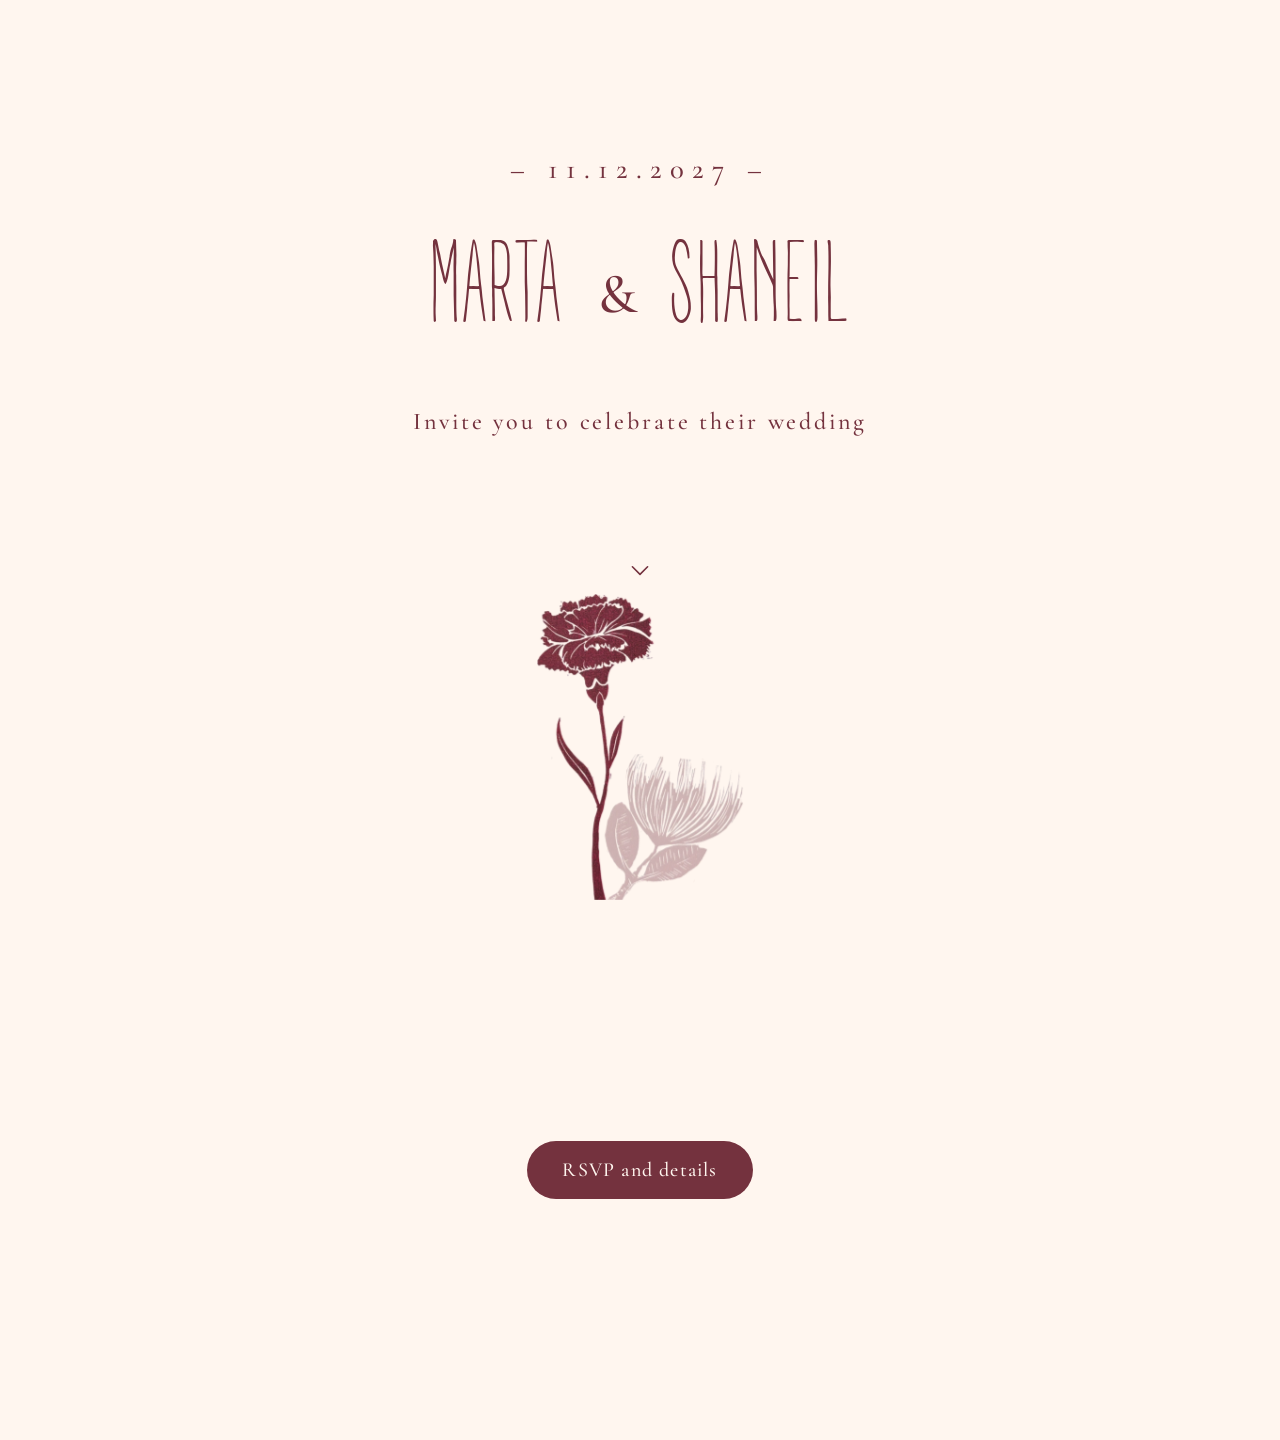
==== martashaneilwedding/index.html @ b9abdfbc "Add files via upload" ====
<!doctype html>
<html lang="en"><head><meta charset="utf-8"><meta name="viewport" content="width=device-width,initial-scale=1"><meta name="robots" content="noindex, nofollow">
<title>Marta &amp; Shaneil</title>
<meta name="description" content="Marta and Shaneil are getting married. Saturday 11 December 2027, Auckland.">
<meta name="theme-color" content="#FFF6EF">
<script>document.documentElement.classList.add("js")</script>
<link rel="preconnect" href="https://fonts.googleapis.com"><link rel="preconnect" href="https://fonts.gstatic.com" crossorigin><link href="https://fonts.googleapis.com/css2?family=Cormorant+Garamond:wght@400;500;600&family=Antonio:wght@200&display=swap" rel="stylesheet">
<link rel="stylesheet" href="style.css?v=5"></head>
<body>
<header class="hero">
<div class="hero-inner">
<p class="date">&ndash; 11.12.2027 &ndash;</p>
<h1 class="names">Marta<span class="amp">&amp;</span>Shaneil</h1>
<p class="tag">Invite you to celebrate their wedding</p>
</div>
<div class="arrow"><a href="#info" aria-label="Scroll down">
<svg viewBox="0 0 24 24" aria-hidden="true"><path d="M5 9l7 7 7-7"/></svg></a></div>
<img class="art" src="images/artwork.webp" alt="" width="876" height="1300">
</header>
<main id="info" class="info">
<a class="btn reveal" href="details/">RSVP and details</a>
</main>
<script>
const io=new IntersectionObserver(es=>es.forEach(e=>{if(e.isIntersecting){e.target.classList.add("show");io.unobserve(e.target)}}),{threshold:.2});
document.querySelectorAll(".reveal").forEach(el=>io.observe(el));
</script>
</body></html>
---- martashaneilwedding/style.css ----
/* Fonts: Cormorant Garamond (Google Fonts, linked in each page) for all text.
   Names use "A Day Without Sun": add the font file to /fonts (see fonts/README.txt). Antonio is the fallback. */
@font-face{font-family:"ADayWithoutSun";font-display:swap;
  src:url("fonts/ADayWithoutSun.woff2") format("woff2"),url("fonts/ADayWithoutSun.ttf") format("truetype")}
:root{--gap:clamp(1.6rem,6vh,3.4rem);--bg:#FFF6EF;--ink:#74323E;--line:rgba(116,50,62,.4);--hl:rgba(116,50,62,.12)}
*{box-sizing:border-box}
body{margin:0;font-synthesis:none;font-family:"Cormorant Garamond",Georgia,serif;font-size:1.25rem;font-weight:500;color:var(--ink);background:var(--bg);line-height:1.7}
h1,h2{margin:0;font-weight:600;line-height:1.15}
a{color:var(--ink)}
:focus-visible{outline:3px solid var(--ink);outline-offset:3px}
[hidden]{display:none!important}
.btn{display:inline-block;padding:.75rem 2.2rem;border:0;border-radius:999px;background:var(--ink);color:var(--bg);text-decoration:none;font:inherit;letter-spacing:.06em;cursor:pointer;transition:opacity .2s}
.btn:hover{opacity:.85}

/* splash */
html{scroll-behavior:smooth}
.hero{display:flex;flex-direction:column;align-items:center;min-height:100vh;min-height:100dvh;padding:clamp(1.5rem,5vh,3rem) 1rem 0;overflow:hidden}
.hero-inner{flex:1;display:grid;align-content:center;gap:var(--gap);justify-items:center;text-align:center}
.date{margin:0;font-size:clamp(1.2rem,3.2vw,1.8rem);letter-spacing:.28em;line-height:1}
.names{display:flex;align-items:center;justify-content:center;margin:0;font-family:"ADayWithoutSun","Antonio",sans-serif;font-weight:200;font-size:clamp(2.6rem,9.5vw,7rem);text-transform:uppercase;white-space:nowrap;letter-spacing:.04em;line-height:1}
.names .amp{font-family:"Cormorant Garamond",Georgia,serif;font-weight:500;font-size:.5em;margin:0 .6em;letter-spacing:0;line-height:1}
.tag{margin:0;max-width:22em;font-size:clamp(1.1rem,2.8vw,1.5rem);letter-spacing:.12em;line-height:1.5}
.arrow a{display:block;padding:.4rem .6rem .7rem;border-radius:999px}
.arrow svg{display:block;width:26px;height:26px;fill:none;stroke:var(--ink);stroke-width:1.5;stroke-linecap:round;stroke-linejoin:round;animation:bob 2.2s ease-in-out infinite}
@keyframes bob{0%,100%{transform:translateY(0)}50%{transform:translateY(8px)}}
.art{display:block;height:min(34vh,340px);width:auto;max-width:70vw;object-fit:contain;object-position:center bottom;pointer-events:none}
.info{display:grid;place-items:center;min-height:60vh;min-height:60dvh;padding:2rem 1rem}
/* short fades: top block on load, the button as you scroll to it */
@keyframes in{from{opacity:0;transform:translateY(8px);filter:blur(4px)}to{opacity:1;transform:none;filter:none}}
.date{animation:in .8s ease-out both}
.names{animation:in 1.2s ease-out .1s both}
.tag{animation:in .8s ease-out .7s both}
.art{animation:in 1s ease-out .9s both}
.arrow{animation:in .8s ease-out 1.2s both}
.js .reveal{opacity:0;transform:translateY(8px);transition:opacity .8s ease,transform .8s ease}
.js .reveal.show{opacity:1;transform:none}
@media(prefers-reduced-motion:reduce){html{scroll-behavior:auto}.date,.names,.tag,.art,.arrow,.arrow svg{animation:none}.js .reveal{opacity:1;transform:none;transition:none}}

/* inner pages */
.page{max-width:40rem;margin:0 auto;padding:3rem 1.5rem 5rem}
.page header{margin-bottom:2.5rem;border-bottom:1.5px solid var(--ink);padding-bottom:1.2rem}
.page h1{font-size:clamp(1.8rem,6vw,2.6rem);text-transform:uppercase;letter-spacing:.14em;margin-top:.6rem}
.page h2{font-size:1.5rem;margin:2.4rem 0 .5rem}
.page .back{font-size:.95rem}
.page p{margin:.4rem 0}
.todo{background:var(--hl);padding:0 .3em}
label{display:block;margin-top:1.2rem;font-weight:600}
input,select,textarea{width:100%;padding:.7rem;margin-top:.35rem;font:inherit;border:1px solid var(--line);border-radius:6px;background:transparent;color:var(--ink)}
textarea{min-height:6rem}
.gate{max-width:24rem;margin:3rem auto 0}
.msg{margin-top:1rem;min-height:1.5em}
.page .btn{margin-top:1.6rem}

/* centred layout (guest details page) */
.page.center{text-align:center}
.page.center input{text-align:center}
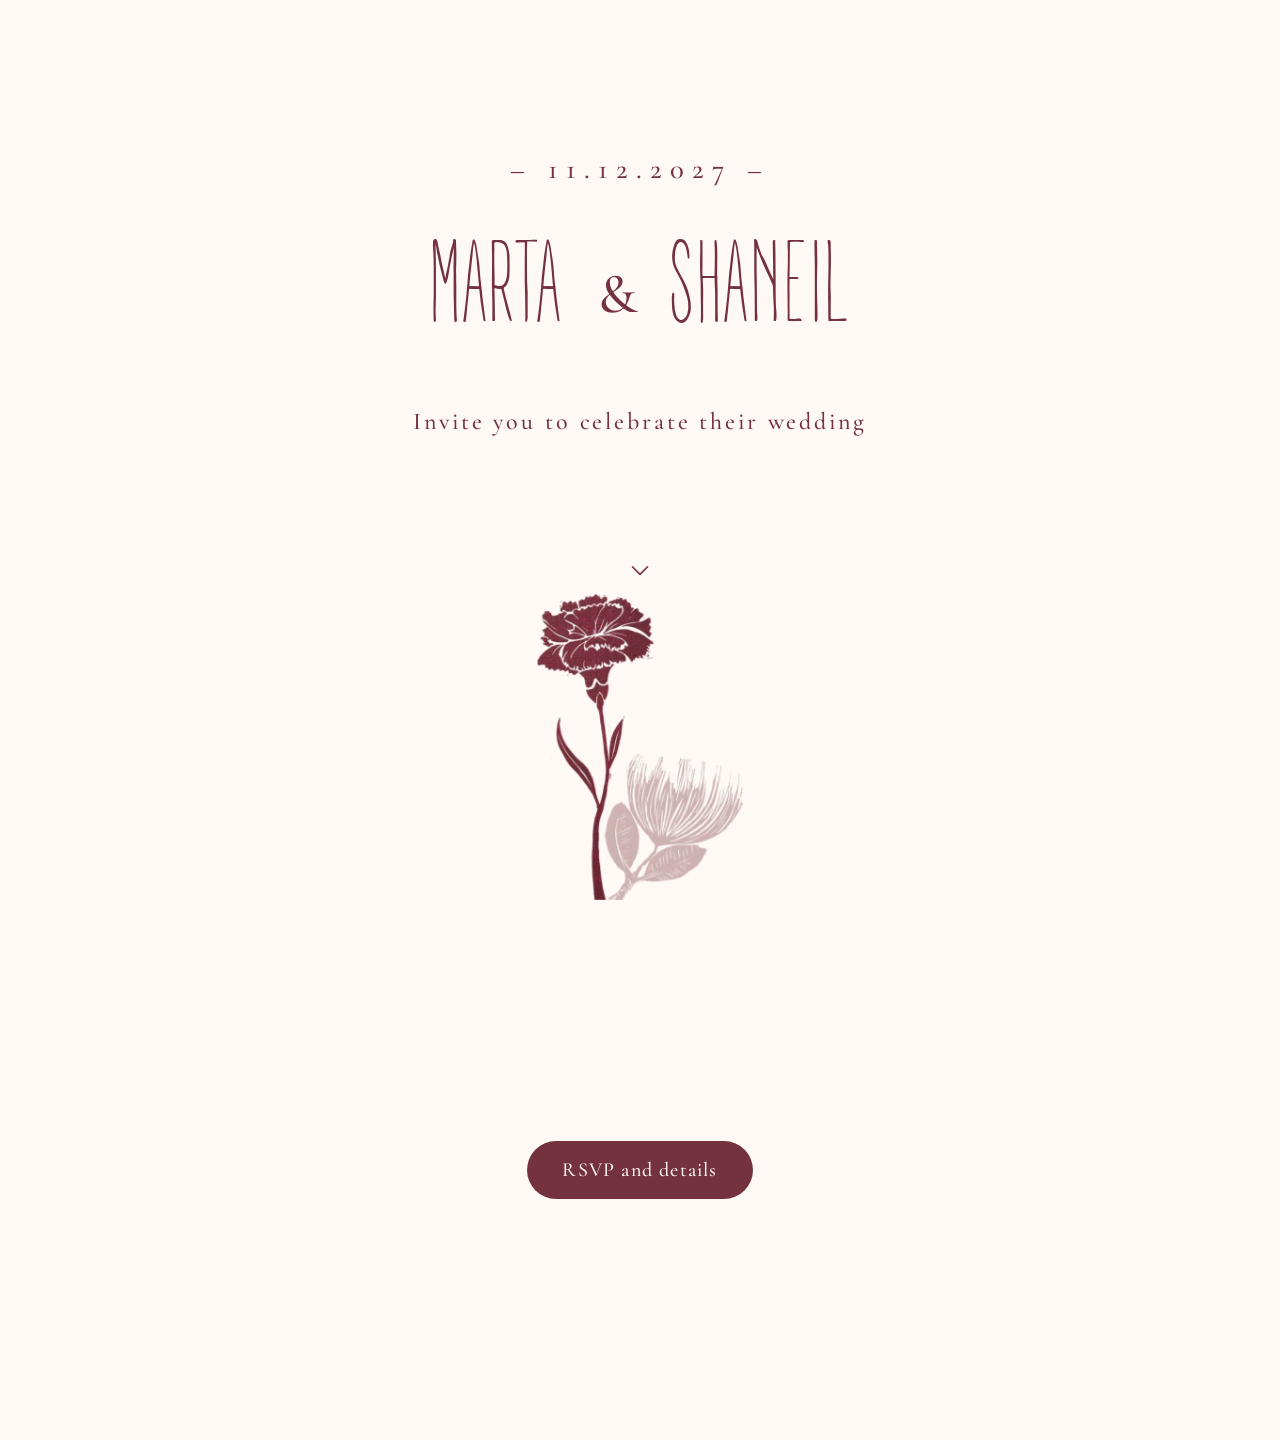
==== commit ddb80c77: "Add files via upload" ====
--- a/martashaneilwedding/index.html
+++ b/martashaneilwedding/index.html
@@ -2,10 +2,10 @@
 <html lang="en"><head><meta charset="utf-8"><meta name="viewport" content="width=device-width,initial-scale=1"><meta name="robots" content="noindex, nofollow">
 <title>Marta &amp; Shaneil</title>
 <meta name="description" content="Marta and Shaneil are getting married. Saturday 11 December 2027, Auckland.">
-<meta name="theme-color" content="#FFF6EF">
+<meta name="theme-color" content="#FFF9F5">
 <script>document.documentElement.classList.add("js")</script>
-<link rel="preconnect" href="https://fonts.googleapis.com"><link rel="preconnect" href="https://fonts.gstatic.com" crossorigin><link href="https://fonts.googleapis.com/css2?family=Cormorant+Garamond:wght@400;500;600&family=Antonio:wght@200&display=swap" rel="stylesheet">
-<link rel="stylesheet" href="style.css?v=5"></head>
+<link rel="preload" href="fonts/ADayWithoutSun.ttf" as="font" type="font/ttf" crossorigin><link rel="preconnect" href="https://fonts.googleapis.com"><link rel="preconnect" href="https://fonts.gstatic.com" crossorigin><link href="https://fonts.googleapis.com/css2?family=Cormorant+Garamond:wght@400;500;600&family=Antonio:wght@200&display=swap" rel="stylesheet">
+<link rel="stylesheet" href="style.css?v=9"></head>
 <body>
 <header class="hero">
 <div class="hero-inner">
--- a/martashaneilwedding/style.css
+++ b/martashaneilwedding/style.css
@@ -1,8 +1,8 @@
 /* Fonts: Cormorant Garamond (Google Fonts, linked in each page) for all text.
    Names use "A Day Without Sun": add the font file to /fonts (see fonts/README.txt). Antonio is the fallback. */
-@font-face{font-family:"ADayWithoutSun";font-display:swap;
-  src:url("fonts/ADayWithoutSun.woff2") format("woff2"),url("fonts/ADayWithoutSun.ttf") format("truetype")}
-:root{--gap:clamp(1.6rem,6vh,3.4rem);--bg:#FFF6EF;--ink:#74323E;--line:rgba(116,50,62,.4);--hl:rgba(116,50,62,.12)}
+@font-face{font-family:"ADayWithoutSun";font-display:block;
+  src:url("fonts/ADayWithoutSun.ttf") format("truetype"),url("fonts/ADayWithoutSun.woff2") format("woff2")}
+:root{--head:"ADayWithoutSun","Antonio",sans-serif;--gap:clamp(1.6rem,6vh,3.4rem);--bg:#FFF9F5;--ink:#74323E;--line:rgba(116,50,62,.4);--hl:rgba(116,50,62,.12)}
 *{box-sizing:border-box}
 body{margin:0;font-synthesis:none;font-family:"Cormorant Garamond",Georgia,serif;font-size:1.25rem;font-weight:500;color:var(--ink);background:var(--bg);line-height:1.7}
 h1,h2{margin:0;font-weight:600;line-height:1.15}
@@ -39,8 +39,11 @@
 /* inner pages */
 .page{max-width:40rem;margin:0 auto;padding:3rem 1.5rem 5rem}
 .page header{margin-bottom:2.5rem;border-bottom:1.5px solid var(--ink);padding-bottom:1.2rem}
-.page h1{font-size:clamp(1.8rem,6vw,2.6rem);text-transform:uppercase;letter-spacing:.14em;margin-top:.6rem}
-.page h2{font-size:1.5rem;margin:2.4rem 0 .5rem}
+.page h1,.page h2,.page h3{font-family:var(--head);font-weight:200;text-transform:uppercase;line-height:1.1}
+.page h1{font-size:clamp(2.4rem,8vw,3.6rem);letter-spacing:.06em;margin-top:.6rem}
+.page h1.names{font-size:clamp(2.4rem,9.5vw,4.2rem);letter-spacing:.04em;margin-top:.8rem;animation:none}
+.page .tag{animation:none;margin:1rem auto 0;font-size:clamp(1.1rem,3.4vw,1.4rem)}
+.page h2{font-size:clamp(2.3rem,7.5vw,3.1rem);letter-spacing:.06em;margin:3rem 0 .8rem}
 .page .back{font-size:.95rem}
 .page p{margin:.4rem 0}
 .todo{background:var(--hl);padding:0 .3em}
@@ -54,3 +57,34 @@
 /* centred layout (guest details page) */
 .page.center{text-align:center}
 .page.center input{text-align:center}
+
+/* schedule timeline: dots and details alternate either side of a centre line */
+.intro{margin-top:1.5rem}
+.timeline{--dot:.6rem;list-style:none;margin:2rem 0 0;padding:0}
+.tl-item{display:grid;grid-template-columns:1fr 20px 1fr;align-items:start}
+.tl-side,.tl-pic{grid-row:1;padding:0 .9rem 2.8rem}
+.tl-item:last-child .tl-side,.tl-item:last-child .tl-pic{padding-bottom:0}
+.tl-side{grid-column:1}
+.tl-pic{grid-column:3}
+.tl-item:nth-child(even) .tl-side{grid-column:3}
+.tl-item:nth-child(even) .tl-pic{grid-column:1}
+.tl-pic img{display:block;margin:0 auto;width:min(120px,80%);height:auto}
+.tl-mid{grid-row:1;grid-column:2;align-self:stretch;position:relative}
+.tl-mid::before{content:"";position:absolute;left:50%;top:0;bottom:0;width:2px;margin-left:-1px;background:var(--ink)}
+.tl-mid::after{content:"";position:absolute;left:50%;top:var(--dot);width:14px;height:14px;margin-left:-7px;border-radius:50%;background:var(--ink)}
+.tl-item:first-child .tl-mid::before{top:calc(var(--dot) + 7px)}
+.tl-item:last-child .tl-mid::before{bottom:auto;height:calc(var(--dot) + 7px)}
+.timeline h3{margin:0 0 .4rem;font-size:2.1rem;line-height:1.05;letter-spacing:.06em}
+.timeline p{margin:.1rem 0}
+.timeline .time{font-weight:600;letter-spacing:.12em}
+.js .tl-item .tl-mid{opacity:0;transition:opacity .6s ease}
+.js .tl-item .tl-side,.js .tl-item .tl-pic{opacity:0;transform:translateY(10px);transition:opacity .7s ease .1s,transform .7s ease .1s}
+.js .tl-item.show .tl-mid{opacity:1}
+.js .tl-item.show .tl-side,.js .tl-item.show .tl-pic{opacity:1;transform:none}
+@media(prefers-reduced-motion:reduce){.js .tl-item .tl-mid,.js .tl-item .tl-side,.js .tl-item .tl-pic{opacity:1;transform:none;transition:none}}
+
+.where p{margin:.2rem 0}
+.where .lead{margin-top:1.4rem}
+.where .lead:first-of-type{margin-top:0}
+
+.tl-art{display:block;margin:0 auto .8rem;width:min(100%,230px);height:auto}
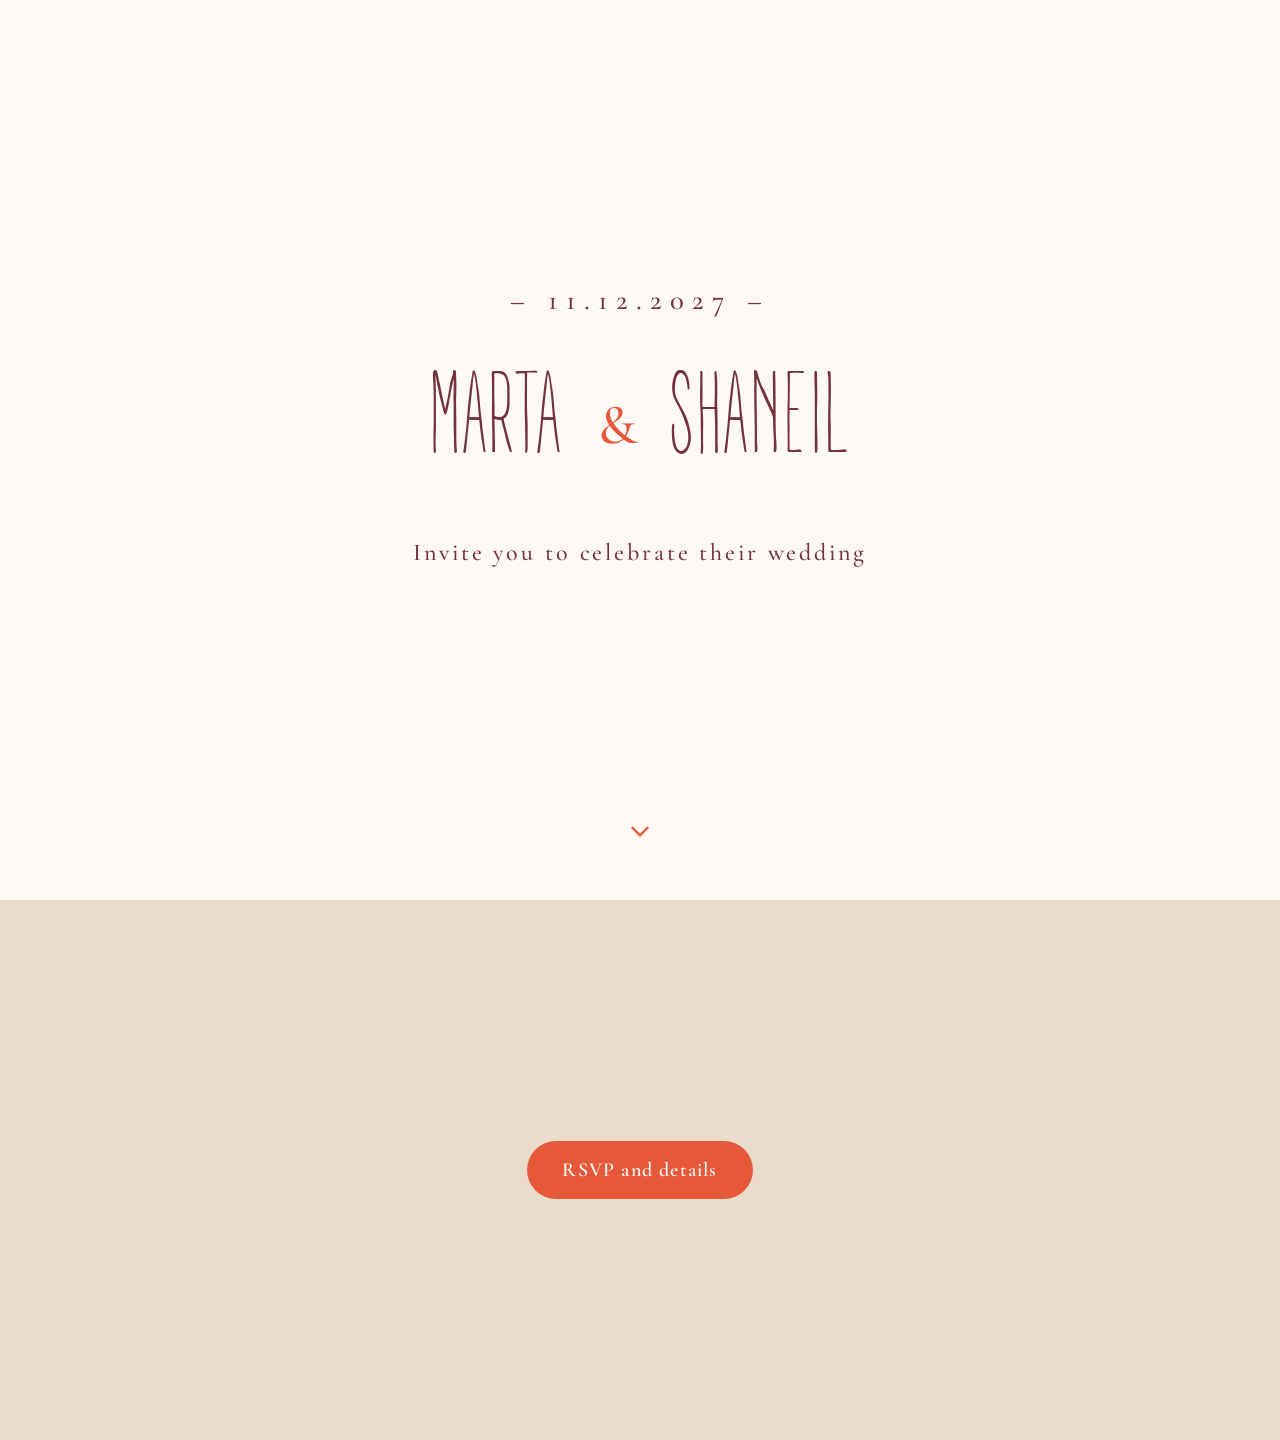
==== commit 2a1cde37: "Add files via upload" ====
--- a/martashaneilwedding/index.html
+++ b/martashaneilwedding/index.html
@@ -5,7 +5,7 @@
 <meta name="theme-color" content="#FFF9F5">
 <script>document.documentElement.classList.add("js")</script>
 <link rel="preload" href="fonts/ADayWithoutSun.ttf" as="font" type="font/ttf" crossorigin><link rel="preconnect" href="https://fonts.googleapis.com"><link rel="preconnect" href="https://fonts.gstatic.com" crossorigin><link href="https://fonts.googleapis.com/css2?family=Cormorant+Garamond:wght@400;500;600&family=Antonio:wght@200&display=swap" rel="stylesheet">
-<link rel="stylesheet" href="style.css?v=9"></head>
+<link rel="stylesheet" href="style.css?v=10"></head>
 <body>
 <header class="hero">
 <div class="hero-inner">
@@ -15,7 +15,6 @@
 </div>
 <div class="arrow"><a href="#info" aria-label="Scroll down">
 <svg viewBox="0 0 24 24" aria-hidden="true"><path d="M5 9l7 7 7-7"/></svg></a></div>
-<img class="art" src="images/artwork.webp" alt="" width="876" height="1300">
 </header>
 <main id="info" class="info">
 <a class="btn reveal" href="details/">RSVP and details</a>
--- a/martashaneilwedding/style.css
+++ b/martashaneilwedding/style.css
@@ -2,53 +2,55 @@
    Names use "A Day Without Sun": add the font file to /fonts (see fonts/README.txt). Antonio is the fallback. */
 @font-face{font-family:"ADayWithoutSun";font-display:block;
   src:url("fonts/ADayWithoutSun.ttf") format("truetype"),url("fonts/ADayWithoutSun.woff2") format("woff2")}
-:root{--head:"ADayWithoutSun","Antonio",sans-serif;--gap:clamp(1.6rem,6vh,3.4rem);--bg:#FFF9F5;--ink:#74323E;--line:rgba(116,50,62,.4);--hl:rgba(116,50,62,.12)}
+:root{--head:"ADayWithoutSun","Antonio",sans-serif;--gap:clamp(1.6rem,6vh,3.4rem);--cream:#FFF9F5;--burgundy:#74323E;--coral:#E5583A;--sand:#EADBCB;--bg:var(--cream);--ink:var(--burgundy);--line:rgba(116,50,62,.45);--hl:rgba(229,88,58,.18)}
 *{box-sizing:border-box}
 body{margin:0;font-synthesis:none;font-family:"Cormorant Garamond",Georgia,serif;font-size:1.25rem;font-weight:500;color:var(--ink);background:var(--bg);line-height:1.7}
 h1,h2{margin:0;font-weight:600;line-height:1.15}
-a{color:var(--ink)}
-:focus-visible{outline:3px solid var(--ink);outline-offset:3px}
+a{color:var(--ink);text-decoration-color:var(--coral);text-decoration-thickness:2px;text-underline-offset:.2em}
+a:hover{text-decoration-thickness:3px}
+:focus-visible{outline:3px solid var(--coral);outline-offset:3px}
 [hidden]{display:none!important}
-.btn{display:inline-block;padding:.75rem 2.2rem;border:0;border-radius:999px;background:var(--ink);color:var(--bg);text-decoration:none;font:inherit;letter-spacing:.06em;cursor:pointer;transition:opacity .2s}
-.btn:hover{opacity:.85}
+.btn{display:inline-block;padding:.75rem 2.2rem;border:0;border-radius:999px;background:var(--coral);color:var(--bg);text-decoration:none;font:inherit;font-weight:600;letter-spacing:.06em;cursor:pointer;transition:background .2s,transform .2s}
+.btn:hover{background:var(--ink);color:var(--bg);transform:translateY(-2px)}
 
 /* splash */
 html{scroll-behavior:smooth}
-.hero{display:flex;flex-direction:column;align-items:center;min-height:100vh;min-height:100dvh;padding:clamp(1.5rem,5vh,3rem) 1rem 0;overflow:hidden}
+.hero{display:flex;flex-direction:column;align-items:center;min-height:100vh;min-height:100dvh;padding:clamp(1.5rem,5vh,3rem) 1rem clamp(1.5rem,5vh,3rem);overflow:hidden}
 .hero-inner{flex:1;display:grid;align-content:center;gap:var(--gap);justify-items:center;text-align:center}
 .date{margin:0;font-size:clamp(1.2rem,3.2vw,1.8rem);letter-spacing:.28em;line-height:1}
 .names{display:flex;align-items:center;justify-content:center;margin:0;font-family:"ADayWithoutSun","Antonio",sans-serif;font-weight:200;font-size:clamp(2.6rem,9.5vw,7rem);text-transform:uppercase;white-space:nowrap;letter-spacing:.04em;line-height:1}
-.names .amp{font-family:"Cormorant Garamond",Georgia,serif;font-weight:500;font-size:.5em;margin:0 .6em;letter-spacing:0;line-height:1}
+.names .amp{font-family:"Cormorant Garamond",Georgia,serif;font-weight:500;font-size:.5em;margin:0 .6em;letter-spacing:0;line-height:1;color:var(--coral)}
 .tag{margin:0;max-width:22em;font-size:clamp(1.1rem,2.8vw,1.5rem);letter-spacing:.12em;line-height:1.5}
 .arrow a{display:block;padding:.4rem .6rem .7rem;border-radius:999px}
-.arrow svg{display:block;width:26px;height:26px;fill:none;stroke:var(--ink);stroke-width:1.5;stroke-linecap:round;stroke-linejoin:round;animation:bob 2.2s ease-in-out infinite}
+.arrow svg{display:block;width:26px;height:26px;fill:none;stroke:var(--coral);stroke-width:2.2;stroke-linecap:round;stroke-linejoin:round;animation:bob 2.2s ease-in-out infinite}
 @keyframes bob{0%,100%{transform:translateY(0)}50%{transform:translateY(8px)}}
 .art{display:block;height:min(34vh,340px);width:auto;max-width:70vw;object-fit:contain;object-position:center bottom;pointer-events:none}
-.info{display:grid;place-items:center;min-height:60vh;min-height:60dvh;padding:2rem 1rem}
+.info{display:grid;place-items:center;min-height:60vh;min-height:60dvh;padding:2rem 1rem;background:var(--sand)}
 /* short fades: top block on load, the button as you scroll to it */
 @keyframes in{from{opacity:0;transform:translateY(8px);filter:blur(4px)}to{opacity:1;transform:none;filter:none}}
 .date{animation:in .8s ease-out both}
 .names{animation:in 1.2s ease-out .1s both}
 .tag{animation:in .8s ease-out .7s both}
-.art{animation:in 1s ease-out .9s both}
 .arrow{animation:in .8s ease-out 1.2s both}
 .js .reveal{opacity:0;transform:translateY(8px);transition:opacity .8s ease,transform .8s ease}
 .js .reveal.show{opacity:1;transform:none}
-@media(prefers-reduced-motion:reduce){html{scroll-behavior:auto}.date,.names,.tag,.art,.arrow,.arrow svg{animation:none}.js .reveal{opacity:1;transform:none;transition:none}}
+@media(prefers-reduced-motion:reduce){html{scroll-behavior:auto}.date,.names,.tag,.arrow,.arrow svg{animation:none}.js .reveal{opacity:1;transform:none;transition:none}}
 
 /* inner pages */
 .page{max-width:40rem;margin:0 auto;padding:3rem 1.5rem 5rem}
-.page header{margin-bottom:2.5rem;border-bottom:1.5px solid var(--ink);padding-bottom:1.2rem}
+.page header{margin-bottom:2.5rem;border-bottom:3px solid var(--coral);padding-bottom:1.2rem}
 .page h1,.page h2,.page h3{font-family:var(--head);font-weight:200;text-transform:uppercase;line-height:1.1}
 .page h1{font-size:clamp(2.4rem,8vw,3.6rem);letter-spacing:.06em;margin-top:.6rem}
 .page h1.names{font-size:clamp(2.4rem,9.5vw,4.2rem);letter-spacing:.04em;margin-top:.8rem;animation:none}
 .page .tag{animation:none;margin:1rem auto 0;font-size:clamp(1.1rem,3.4vw,1.4rem)}
 .page h2{font-size:clamp(2.3rem,7.5vw,3.1rem);letter-spacing:.06em;margin:3rem 0 .8rem}
-.page .back{font-size:.95rem}
+.page.center h2::after{content:"";display:block;width:3.2rem;height:4px;border-radius:2px;background:var(--coral);margin:.7rem auto 0}
+.page .back{font-size:1.25rem;font-weight:600;color:var(--coral)}
+.page .back:hover{color:var(--ink)}
 .page p{margin:.4rem 0}
 .todo{background:var(--hl);padding:0 .3em}
 label{display:block;margin-top:1.2rem;font-weight:600}
-input,select,textarea{width:100%;padding:.7rem;margin-top:.35rem;font:inherit;border:1px solid var(--line);border-radius:6px;background:transparent;color:var(--ink)}
+input,select,textarea{width:100%;padding:.7rem;margin-top:.35rem;font:inherit;border:1.5px solid var(--line);border-radius:8px;background:var(--sand);color:var(--ink)}
 textarea{min-height:6rem}
 .gate{max-width:24rem;margin:3rem auto 0}
 .msg{margin-top:1rem;min-height:1.5em}
@@ -70,21 +72,37 @@
 .tl-item:nth-child(even) .tl-pic{grid-column:1}
 .tl-pic img{display:block;margin:0 auto;width:min(120px,80%);height:auto}
 .tl-mid{grid-row:1;grid-column:2;align-self:stretch;position:relative}
-.tl-mid::before{content:"";position:absolute;left:50%;top:0;bottom:0;width:2px;margin-left:-1px;background:var(--ink)}
-.tl-mid::after{content:"";position:absolute;left:50%;top:var(--dot);width:14px;height:14px;margin-left:-7px;border-radius:50%;background:var(--ink)}
+.tl-mid::before{content:"";position:absolute;left:50%;top:0;bottom:0;width:2px;margin-left:-1px;background:var(--coral)}
+.tl-mid::after{content:"";position:absolute;left:50%;top:var(--dot);width:14px;height:14px;margin-left:-7px;border-radius:50%;background:var(--coral)}
 .tl-item:first-child .tl-mid::before{top:calc(var(--dot) + 7px)}
 .tl-item:last-child .tl-mid::before{bottom:auto;height:calc(var(--dot) + 7px)}
 .timeline h3{margin:0 0 .4rem;font-size:2.1rem;line-height:1.05;letter-spacing:.06em}
 .timeline p{margin:.1rem 0}
-.timeline .time{font-weight:600;letter-spacing:.12em}
+.timeline .time{font-weight:600;letter-spacing:.12em;color:var(--coral)}
 .js .tl-item .tl-mid{opacity:0;transition:opacity .6s ease}
 .js .tl-item .tl-side,.js .tl-item .tl-pic{opacity:0;transform:translateY(10px);transition:opacity .7s ease .1s,transform .7s ease .1s}
 .js .tl-item.show .tl-mid{opacity:1}
 .js .tl-item.show .tl-side,.js .tl-item.show .tl-pic{opacity:1;transform:none}
 @media(prefers-reduced-motion:reduce){.js .tl-item .tl-mid,.js .tl-item .tl-side,.js .tl-item .tl-pic{opacity:1;transform:none;transition:none}}
 
+.where{background:var(--sand);border-radius:16px;padding:1.6rem 1.2rem}
 .where p{margin:.2rem 0}
 .where .lead{margin-top:1.4rem}
 .where .lead:first-of-type{margin-top:0}
 
 .tl-art{display:block;margin:0 auto .8rem;width:min(100%,230px);height:auto}
+.tl-art.tall{width:min(70%,150px)}
+.venue-art{display:block;margin:0 auto 1.6rem;width:min(100%,480px);height:auto}
+
+/* FAQ: question in the heading font, answer drops down in the body font */
+.faq{margin:1.2rem 0 0;text-align:left}
+.faq details{background:var(--sand);border-radius:14px;margin:0 0 .7rem;transition:box-shadow .2s}
+.faq details[open]{box-shadow:inset 5px 0 0 var(--coral)}
+.faq summary{list-style:none;cursor:pointer;position:relative;padding:1rem 3.4rem 1rem 1.1rem;font-weight:600;font-size:1.3rem;line-height:1.3}
+.faq summary::-webkit-details-marker{display:none}
+.faq summary::after{content:"+";position:absolute;right:.9rem;top:50%;transform:translateY(-50%);display:grid;place-items:center;width:2rem;height:2rem;border-radius:50%;background:var(--coral);color:var(--bg);font-family:"Cormorant Garamond",Georgia,serif;font-weight:700;font-size:1.5rem;line-height:1;padding-bottom:.15rem;letter-spacing:0}
+.faq details[open] summary::after{content:"\2013"}
+.faq .answer{padding:0 1.1rem 1.3rem}
+.faq .answer p{margin:.5rem 0}
+.faq ol{list-style:decimal;padding-left:1.6rem;margin:.9rem 0}
+.faq li{margin:.45rem 0}
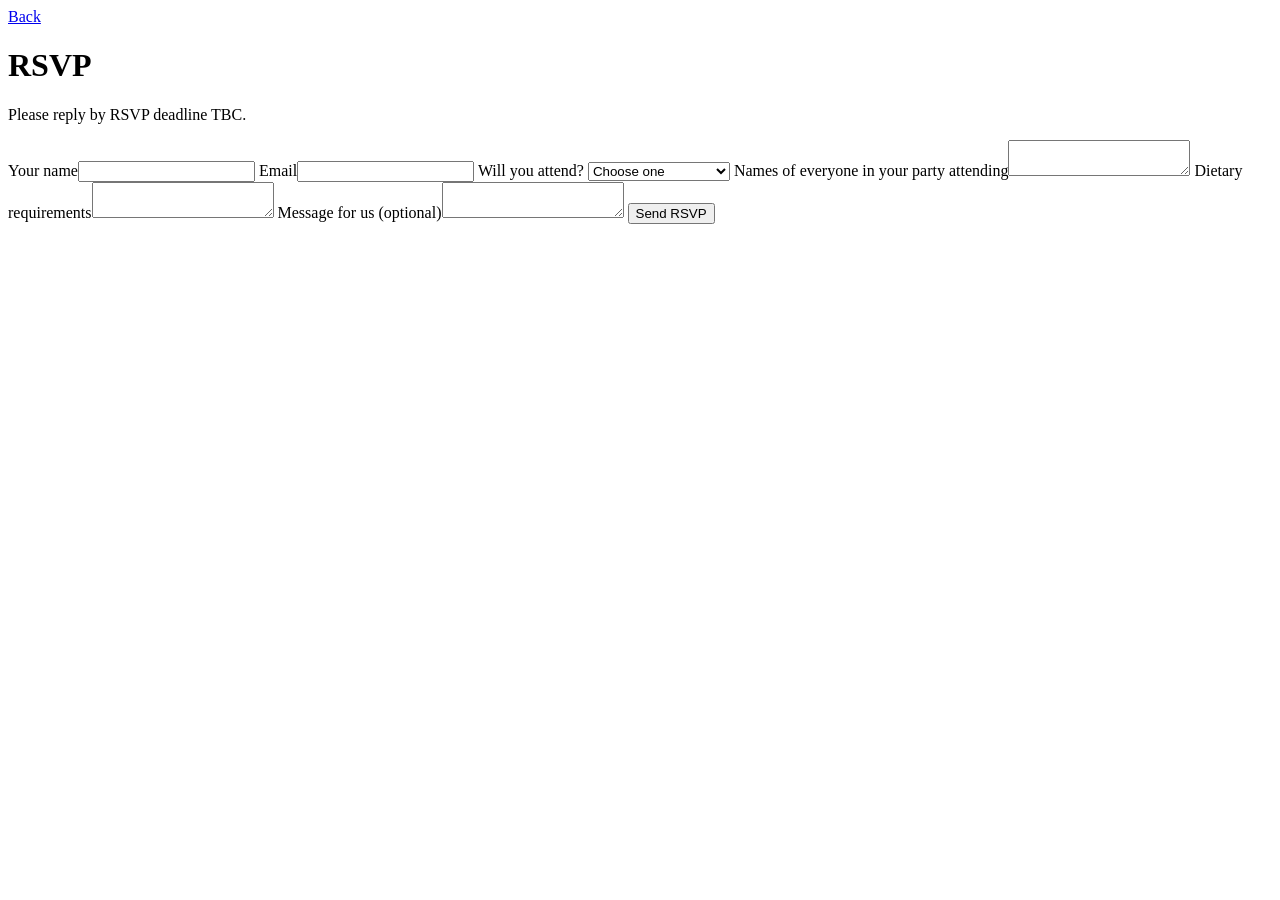
==== commit fe6b5dee: "Add files via upload" ====
--- a/martashaneilwedding/index.html
+++ b/martashaneilwedding/index.html
@@ -1,26 +1,28 @@
 <!doctype html>
 <html lang="en"><head><meta charset="utf-8"><meta name="viewport" content="width=device-width,initial-scale=1"><meta name="robots" content="noindex, nofollow">
-<title>Marta &amp; Shaneil</title>
-<meta name="description" content="Marta and Shaneil are getting married. Saturday 11 December 2027, Auckland.">
-<meta name="theme-color" content="#FFF9F5">
-<script>document.documentElement.classList.add("js")</script>
-<link rel="preload" href="fonts/ADayWithoutSun.ttf" as="font" type="font/ttf" crossorigin><link rel="preconnect" href="https://fonts.googleapis.com"><link rel="preconnect" href="https://fonts.gstatic.com" crossorigin><link href="https://fonts.googleapis.com/css2?family=Cormorant+Garamond:wght@400;500;600&family=Antonio:wght@200&display=swap" rel="stylesheet">
-<link rel="stylesheet" href="style.css?v=10"></head>
-<body>
-<header class="hero">
-<div class="hero-inner">
-<p class="date">&ndash; 11.12.2027 &ndash;</p>
-<h1 class="names">Marta<span class="amp">&amp;</span>Shaneil</h1>
-<p class="tag">Invite you to celebrate their wedding</p>
+<title>RSVP · Marta &amp; Shaneil</title>
+<link rel="preconnect" href="https://fonts.googleapis.com"><link rel="preconnect" href="https://fonts.gstatic.com" crossorigin><link href="https://fonts.googleapis.com/css2?family=Cormorant+Garamond:wght@400;500;600&family=Antonio:wght@200&display=swap" rel="stylesheet">
+<link rel="stylesheet" href="../style.css?v=7"></head>
+<body><div class="page">
+<header><a class="back" href="../">Back</a><h1>RSVP</h1></header>
+<p>Please reply by <span class="todo">RSVP deadline TBC</span>.</p>
+<form id="rsvp" action="https://formspree.io/f/YOUR_FORM_ID" method="POST">
+<label for="name">Your name</label><input id="name" name="name" required autocomplete="name">
+<label for="email">Email</label><input id="email" name="email" type="email" required autocomplete="email">
+<label for="attending">Will you attend?</label>
+<select id="attending" name="attending" required><option value="">Choose one</option><option>Yes, we’ll be there</option><option>No, we can’t make it</option></select>
+<label for="guests">Names of everyone in your party attending</label><textarea id="guests" name="party"></textarea>
+<label for="diet">Dietary requirements</label><textarea id="diet" name="dietary"></textarea>
+<label for="note">Message for us (optional)</label><textarea id="note" name="message"></textarea>
+<input type="text" name="_gotcha" tabindex="-1" autocomplete="off" style="display:none">
+<button class="btn" type="submit">Send RSVP</button>
+<p id="status" class="msg" role="status"></p>
+</form>
 </div>
-<div class="arrow"><a href="#info" aria-label="Scroll down">
-<svg viewBox="0 0 24 24" aria-hidden="true"><path d="M5 9l7 7 7-7"/></svg></a></div>
-</header>
-<main id="info" class="info">
-<a class="btn reveal" href="details/">RSVP and details</a>
-</main>
 <script>
-const io=new IntersectionObserver(es=>es.forEach(e=>{if(e.isIntersecting){e.target.classList.add("show");io.unobserve(e.target)}}),{threshold:.2});
-document.querySelectorAll(".reveal").forEach(el=>io.observe(el));
-</script>
-</body></html>
+const f=document.getElementById("rsvp"),s=document.getElementById("status");
+f.addEventListener("submit",async e=>{e.preventDefault();s.textContent="Sending…";
+ try{const r=await fetch(f.action,{method:"POST",body:new FormData(f),headers:{Accept:"application/json"}});
+  if(r.ok){f.reset();s.textContent="Thank you, your RSVP has been sent."}else throw 0}
+ catch(x){s.textContent="Your RSVP didn’t send. Please try again, or contact us directly."}});
+</script></body></html>
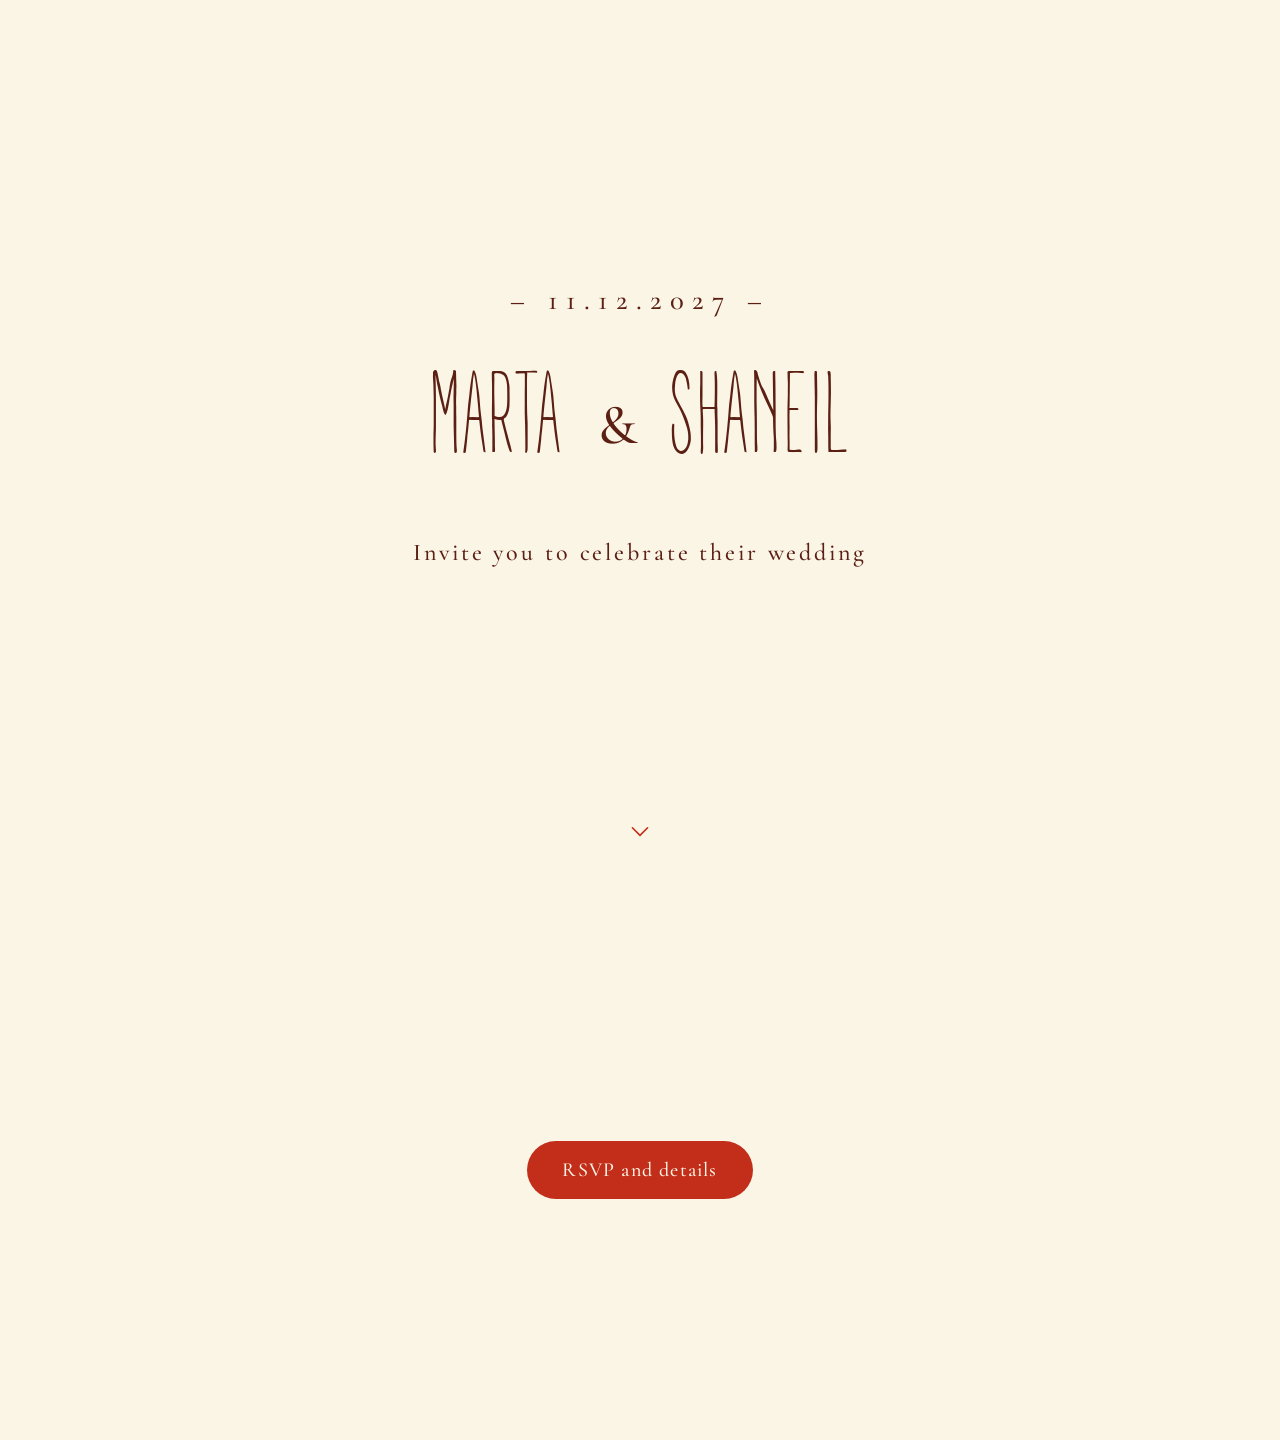
==== commit 3da847a6: "Add files via upload" ====
--- a/martashaneilwedding/index.html
+++ b/martashaneilwedding/index.html
@@ -1,28 +1,26 @@
 <!doctype html>
 <html lang="en"><head><meta charset="utf-8"><meta name="viewport" content="width=device-width,initial-scale=1"><meta name="robots" content="noindex, nofollow">
-<title>RSVP · Marta &amp; Shaneil</title>
-<link rel="preconnect" href="https://fonts.googleapis.com"><link rel="preconnect" href="https://fonts.gstatic.com" crossorigin><link href="https://fonts.googleapis.com/css2?family=Cormorant+Garamond:wght@400;500;600&family=Antonio:wght@200&display=swap" rel="stylesheet">
-<link rel="stylesheet" href="../style.css?v=7"></head>
-<body><div class="page">
-<header><a class="back" href="../">Back</a><h1>RSVP</h1></header>
-<p>Please reply by <span class="todo">RSVP deadline TBC</span>.</p>
-<form id="rsvp" action="https://formspree.io/f/YOUR_FORM_ID" method="POST">
-<label for="name">Your name</label><input id="name" name="name" required autocomplete="name">
-<label for="email">Email</label><input id="email" name="email" type="email" required autocomplete="email">
-<label for="attending">Will you attend?</label>
-<select id="attending" name="attending" required><option value="">Choose one</option><option>Yes, we’ll be there</option><option>No, we can’t make it</option></select>
-<label for="guests">Names of everyone in your party attending</label><textarea id="guests" name="party"></textarea>
-<label for="diet">Dietary requirements</label><textarea id="diet" name="dietary"></textarea>
-<label for="note">Message for us (optional)</label><textarea id="note" name="message"></textarea>
-<input type="text" name="_gotcha" tabindex="-1" autocomplete="off" style="display:none">
-<button class="btn" type="submit">Send RSVP</button>
-<p id="status" class="msg" role="status"></p>
-</form>
+<title>Marta &amp; Shaneil</title>
+<meta name="description" content="Marta and Shaneil are getting married. Saturday 11 December 2027, Auckland.">
+<meta name="theme-color" content="#FBF5E6">
+<script>document.documentElement.classList.add("js")</script>
+<link rel="preload" href="fonts/ADayWithoutSun.ttf" as="font" type="font/ttf" crossorigin><link rel="preconnect" href="https://fonts.googleapis.com"><link rel="preconnect" href="https://fonts.gstatic.com" crossorigin><link href="https://fonts.googleapis.com/css2?family=Cormorant+Garamond:wght@400;500;600&family=Antonio:wght@200&display=swap" rel="stylesheet">
+<link rel="stylesheet" href="style.css?v=13"></head>
+<body>
+<header class="hero">
+<div class="hero-inner">
+<p class="date">&ndash; 11.12.2027 &ndash;</p>
+<h1 class="names">Marta<span class="amp">&amp;</span>Shaneil</h1>
+<p class="tag">Invite you to celebrate their wedding</p>
 </div>
+<div class="arrow"><a href="#info" aria-label="Scroll down">
+<svg viewBox="0 0 24 24" aria-hidden="true"><path d="M5 9l7 7 7-7"/></svg></a></div>
+</header>
+<main id="info" class="info">
+<a class="btn reveal" href="details/">RSVP and details</a>
+</main>
 <script>
-const f=document.getElementById("rsvp"),s=document.getElementById("status");
-f.addEventListener("submit",async e=>{e.preventDefault();s.textContent="Sending…";
- try{const r=await fetch(f.action,{method:"POST",body:new FormData(f),headers:{Accept:"application/json"}});
-  if(r.ok){f.reset();s.textContent="Thank you, your RSVP has been sent."}else throw 0}
- catch(x){s.textContent="Your RSVP didn’t send. Please try again, or contact us directly."}});
-</script></body></html>
+const io=new IntersectionObserver(es=>es.forEach(e=>{if(e.isIntersecting){e.target.classList.add("show");io.unobserve(e.target)}}),{threshold:.2});
+document.querySelectorAll(".reveal").forEach(el=>io.observe(el));
+</script>
+</body></html>
--- a/martashaneilwedding/style.css
+++ b/martashaneilwedding/style.css
@@ -0,0 +1,106 @@
+/* Fonts: Cormorant Garamond (Google Fonts, linked in each page) for all text.
+   Names use "A Day Without Sun": add the font file to /fonts (see fonts/README.txt). Antonio is the fallback. */
+@font-face{font-family:"ADayWithoutSun";font-display:block;
+  src:url("fonts/ADayWithoutSun.ttf") format("truetype"),url("fonts/ADayWithoutSun.woff2") format("woff2")}
+:root{--head:"ADayWithoutSun","Antonio",sans-serif;--gap:clamp(1.6rem,6vh,3.4rem);--cream:#FBF5E6;--text:#5C1F14;--red:#C22E1A;--gold:#F0AC1B;--bg:var(--cream);--ink:var(--text);--line:rgba(92,31,20,.4);--hl:rgba(92,31,20,.12)}
+*{box-sizing:border-box}
+body{margin:0;font-synthesis:none;font-family:"Cormorant Garamond",Georgia,serif;font-size:1.25rem;font-weight:500;color:var(--ink);background:var(--bg);line-height:1.7}
+h1,h2{margin:0;font-weight:600;line-height:1.15}
+a{color:var(--red)}
+a:hover{color:var(--ink)}
+:focus-visible{outline:3px solid var(--red);outline-offset:3px}
+[hidden]{display:none!important}
+.btn{display:inline-block;padding:.75rem 2.2rem;border:0;border-radius:999px;background:var(--red);color:var(--bg);text-decoration:none;font:inherit;letter-spacing:.06em;cursor:pointer;transition:background .2s}
+.btn:hover{background:var(--ink);color:var(--bg)}
+
+/* splash */
+html{scroll-behavior:smooth}
+.hero{display:flex;flex-direction:column;align-items:center;min-height:100vh;min-height:100dvh;padding:clamp(1.5rem,5vh,3rem) 1rem clamp(1.5rem,5vh,3rem);overflow:hidden}
+.hero-inner{flex:1;display:grid;align-content:center;gap:var(--gap);justify-items:center;text-align:center}
+.date{margin:0;font-size:clamp(1.2rem,3.2vw,1.8rem);letter-spacing:.28em;line-height:1}
+.names{display:flex;align-items:center;justify-content:center;margin:0;font-family:"ADayWithoutSun","Antonio",sans-serif;font-weight:200;font-size:clamp(2.6rem,9.5vw,7rem);text-transform:uppercase;white-space:nowrap;letter-spacing:.04em;line-height:1}
+.names .amp{font-family:"Cormorant Garamond",Georgia,serif;font-weight:500;font-size:.5em;margin:0 .6em;letter-spacing:0;line-height:1}
+.tag{margin:0;max-width:22em;font-size:clamp(1.1rem,2.8vw,1.5rem);letter-spacing:.12em;line-height:1.5}
+.arrow a{display:block;padding:.4rem .6rem .7rem;border-radius:999px}
+.arrow svg{display:block;width:26px;height:26px;fill:none;stroke:var(--red);stroke-width:1.5;stroke-linecap:round;stroke-linejoin:round;animation:bob 2.2s ease-in-out infinite}
+@keyframes bob{0%,100%{transform:translateY(0)}50%{transform:translateY(8px)}}
+.art{display:block;height:min(34vh,340px);width:auto;max-width:70vw;object-fit:contain;object-position:center bottom;pointer-events:none}
+.info{display:grid;place-items:center;min-height:60vh;min-height:60dvh;padding:2rem 1rem}
+/* short fades: top block on load, the button as you scroll to it */
+@keyframes in{from{opacity:0;transform:translateY(8px);filter:blur(4px)}to{opacity:1;transform:none;filter:none}}
+.date{animation:in .8s ease-out both}
+.names{animation:in 1.2s ease-out .1s both}
+.tag{animation:in .8s ease-out .7s both}
+.art{animation:in 1s ease-out .9s both}
+.arrow{animation:in .8s ease-out 1.2s both}
+.js .reveal{opacity:0;transform:translateY(8px);transition:opacity .8s ease,transform .8s ease}
+.js .reveal.show{opacity:1;transform:none}
+@media(prefers-reduced-motion:reduce){html{scroll-behavior:auto}.date,.names,.tag,.art,.arrow,.arrow svg{animation:none}.js .reveal{opacity:1;transform:none;transition:none}}
+
+/* inner pages */
+.page{max-width:40rem;margin:0 auto;padding:3rem 1.5rem 5rem}
+.page header{margin-bottom:2.5rem;border-bottom:1.5px solid var(--ink);padding-bottom:1.2rem}
+.page h1,.page h2,.page h3{font-family:var(--head);font-weight:200;text-transform:uppercase;line-height:1.1}
+.page h1{font-size:clamp(2.4rem,8vw,3.6rem);letter-spacing:.06em;margin-top:.6rem}
+.page h1.names{font-size:clamp(2.4rem,9.5vw,4.2rem);letter-spacing:.04em;margin-top:.8rem;animation:none}
+.page .tag{animation:none;margin:1rem auto 0;font-size:clamp(1.1rem,3.4vw,1.4rem)}
+.page h2{font-size:clamp(2.3rem,7.5vw,3.1rem);letter-spacing:.06em;margin:3rem 0 .8rem}
+.page .back{font-size:.95rem}
+.page p{margin:.4rem 0}
+.todo{background:var(--hl);padding:0 .3em}
+label{display:block;margin-top:1.2rem;font-weight:600}
+input,select,textarea{width:100%;padding:.7rem;margin-top:.35rem;font:inherit;border:1px solid var(--line);border-radius:6px;background:transparent;color:var(--ink)}
+textarea{min-height:6rem}
+.gate{max-width:24rem;margin:3rem auto 0}
+.msg{margin-top:1rem;min-height:1.5em}
+.page .btn{margin-top:1.6rem}
+
+/* centred layout (guest details page) */
+.page.center{text-align:center}
+.page.center input{text-align:center}
+
+/* schedule timeline: dots and details alternate either side of a centre line */
+.intro{margin-top:1.5rem}
+.timeline{--dot:.6rem;list-style:none;margin:2rem 0 0;padding:0}
+.tl-item{display:grid;grid-template-columns:1fr 20px 1fr;align-items:start}
+.tl-side,.tl-pic{grid-row:1;padding:0 .9rem 2.8rem}
+.tl-item:last-child .tl-side,.tl-item:last-child .tl-pic{padding-bottom:0}
+.tl-side{grid-column:1}
+.tl-pic{grid-column:3}
+.tl-item:nth-child(even) .tl-side{grid-column:3}
+.tl-item:nth-child(even) .tl-pic{grid-column:1}
+.tl-pic img{display:block;margin:0 auto;width:min(120px,80%);height:auto}
+.tl-mid{grid-row:1;grid-column:2;align-self:stretch;position:relative}
+.tl-mid::before{content:"";position:absolute;left:50%;top:0;bottom:0;width:0;margin-left:-1.5px;border-left:3px dotted var(--gold)}
+.tl-mid::after{content:"";position:absolute;left:50%;top:var(--dot);width:14px;height:14px;margin-left:-7px;border-radius:50%;background:var(--gold)}
+.tl-item:first-child .tl-mid::before{top:calc(var(--dot) + 7px)}
+.tl-item:last-child .tl-mid::before{bottom:auto;height:calc(var(--dot) + 7px)}
+.timeline h3{margin:0 0 .4rem;font-size:2.1rem;line-height:1.05;letter-spacing:.06em}
+.timeline p{margin:.1rem 0}
+.timeline .time{font-weight:600;letter-spacing:.12em}
+.js .tl-item .tl-mid{opacity:0;transition:opacity .6s ease}
+.js .tl-item .tl-side,.js .tl-item .tl-pic{opacity:0;transform:translateY(10px);transition:opacity .7s ease .1s,transform .7s ease .1s}
+.js .tl-item.show .tl-mid{opacity:1}
+.js .tl-item.show .tl-side,.js .tl-item.show .tl-pic{opacity:1;transform:none}
+@media(prefers-reduced-motion:reduce){.js .tl-item .tl-mid,.js .tl-item .tl-side,.js .tl-item .tl-pic{opacity:1;transform:none;transition:none}}
+
+.where p{margin:.2rem 0}
+.where .lead{margin-top:1.4rem}
+.where .lead:first-of-type{margin-top:0}
+
+.tl-art{display:block;margin:0 auto .8rem;width:min(100%,230px);height:auto}
+.tl-art.tall{width:min(70%,150px)}
+.venue-art{display:block;margin:0 auto 1.6rem;width:min(100%,480px);height:auto}
+
+/* FAQ: question in the heading font, answer drops down in the body font */
+.faq{margin:1.2rem 0 0;text-align:left}
+.faq details{border-bottom:1px solid var(--line)}
+.faq details:first-child{border-top:1px solid var(--line)}
+.faq summary{list-style:none;cursor:pointer;position:relative;padding:1rem 2.6rem 1rem .2rem;font-weight:600;font-size:1.3rem;line-height:1.3}
+.faq summary::-webkit-details-marker{display:none}
+.faq summary::after{content:"+";position:absolute;right:.3rem;top:50%;transform:translateY(-50%);font-family:"Cormorant Garamond",Georgia,serif;font-weight:500;font-size:1.7rem;letter-spacing:0}
+.faq details[open] summary::after{content:"\2013"}
+.faq .answer{padding:0 .2rem 1.4rem}
+.faq .answer p{margin:.5rem 0}
+.faq ol{list-style:decimal;padding-left:1.6rem;margin:.9rem 0}
+.faq li{margin:.45rem 0}
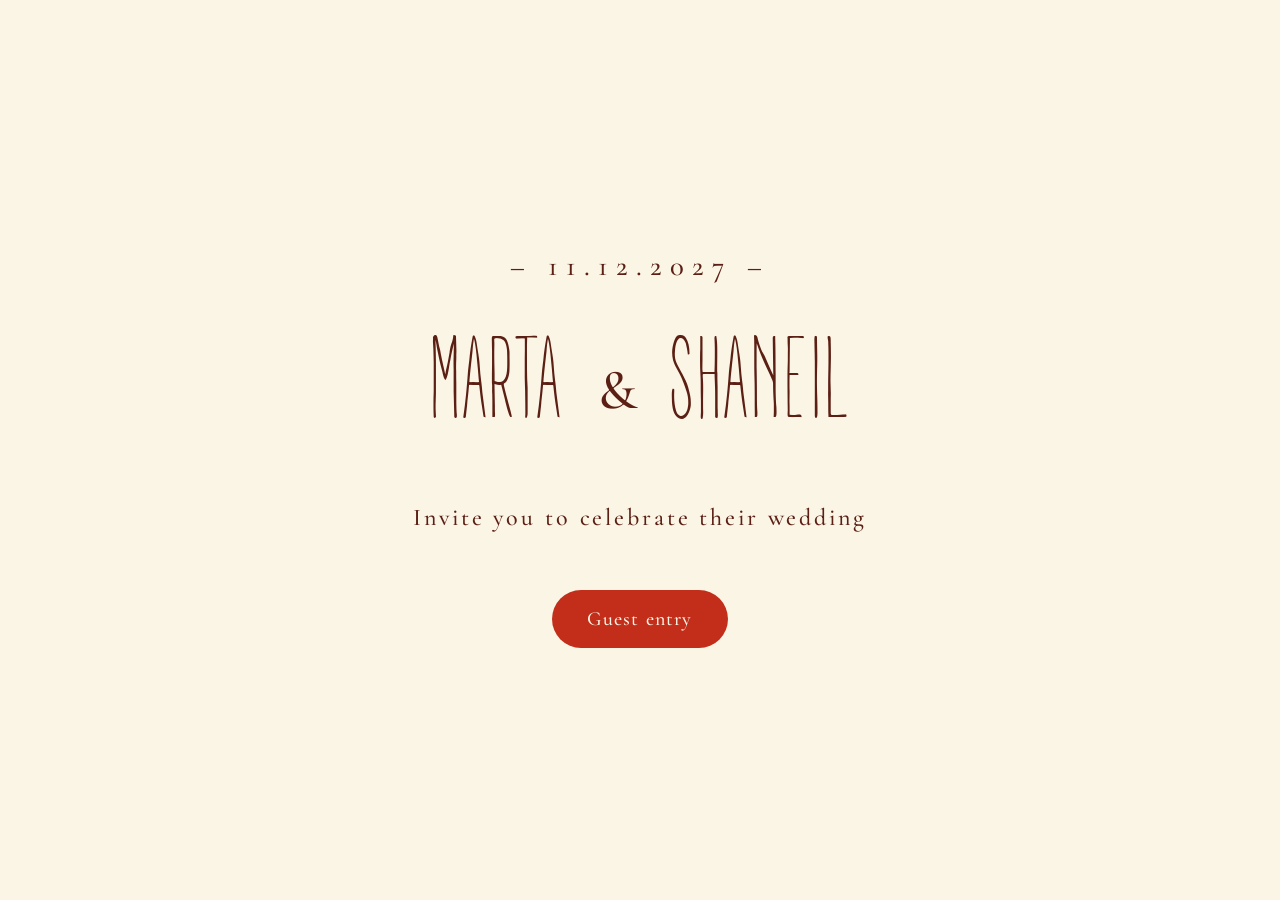
==== commit 63c45b47: "Add files via upload" ====
--- a/martashaneilwedding/index.html
+++ b/martashaneilwedding/index.html
@@ -5,22 +5,14 @@
 <meta name="theme-color" content="#FBF5E6">
 <script>document.documentElement.classList.add("js")</script>
 <link rel="preload" href="fonts/ADayWithoutSun.ttf" as="font" type="font/ttf" crossorigin><link rel="preconnect" href="https://fonts.googleapis.com"><link rel="preconnect" href="https://fonts.gstatic.com" crossorigin><link href="https://fonts.googleapis.com/css2?family=Cormorant+Garamond:wght@400;500;600&family=Antonio:wght@200&display=swap" rel="stylesheet">
-<link rel="stylesheet" href="style.css?v=13"></head>
+<link rel="stylesheet" href="style.css?v=16"></head>
 <body>
 <header class="hero">
 <div class="hero-inner">
 <p class="date">&ndash; 11.12.2027 &ndash;</p>
 <h1 class="names">Marta<span class="amp">&amp;</span>Shaneil</h1>
 <p class="tag">Invite you to celebrate their wedding</p>
+<a class="btn enter" href="details/">Guest entry</a>
 </div>
-<div class="arrow"><a href="#info" aria-label="Scroll down">
-<svg viewBox="0 0 24 24" aria-hidden="true"><path d="M5 9l7 7 7-7"/></svg></a></div>
 </header>
-<main id="info" class="info">
-<a class="btn reveal" href="details/">RSVP and details</a>
-</main>
-<script>
-const io=new IntersectionObserver(es=>es.forEach(e=>{if(e.isIntersecting){e.target.classList.add("show");io.unobserve(e.target)}}),{threshold:.2});
-document.querySelectorAll(".reveal").forEach(el=>io.observe(el));
-</script>
 </body></html>
--- a/martashaneilwedding/style.css
+++ b/martashaneilwedding/style.css
@@ -33,9 +33,11 @@
 .tag{animation:in .8s ease-out .7s both}
 .art{animation:in 1s ease-out .9s both}
 .arrow{animation:in .8s ease-out 1.2s both}
+@keyframes pop{0%{opacity:0;transform:translateY(14px) scale(.9);filter:blur(4px)}60%{opacity:1;filter:none}100%{opacity:1;transform:none;filter:none}}
+.enter{animation:pop 1s cubic-bezier(.22,1.2,.36,1) 1.5s both}
 .js .reveal{opacity:0;transform:translateY(8px);transition:opacity .8s ease,transform .8s ease}
 .js .reveal.show{opacity:1;transform:none}
-@media(prefers-reduced-motion:reduce){html{scroll-behavior:auto}.date,.names,.tag,.art,.arrow,.arrow svg{animation:none}.js .reveal{opacity:1;transform:none;transition:none}}
+@media(prefers-reduced-motion:reduce){html{scroll-behavior:auto}.date,.names,.tag,.art,.arrow,.arrow svg,.enter{animation:none}.js .reveal{opacity:1;transform:none;transition:none}}
 
 /* inner pages */
 .page{max-width:40rem;margin:0 auto;padding:3rem 1.5rem 5rem}
@@ -71,8 +73,8 @@
 .tl-item:nth-child(even) .tl-pic{grid-column:1}
 .tl-pic img{display:block;margin:0 auto;width:min(120px,80%);height:auto}
 .tl-mid{grid-row:1;grid-column:2;align-self:stretch;position:relative}
-.tl-mid::before{content:"";position:absolute;left:50%;top:0;bottom:0;width:0;margin-left:-1.5px;border-left:3px dotted var(--gold)}
-.tl-mid::after{content:"";position:absolute;left:50%;top:var(--dot);width:14px;height:14px;margin-left:-7px;border-radius:50%;background:var(--gold)}
+.tl-mid::before{content:"";position:absolute;left:50%;top:0;bottom:0;width:0;margin-left:-1.5px;border-left:3px dotted var(--red)}
+.tl-mid::after{content:"";position:absolute;left:50%;top:var(--dot);width:14px;height:14px;margin-left:-7px;border-radius:50%;background:var(--red)}
 .tl-item:first-child .tl-mid::before{top:calc(var(--dot) + 7px)}
 .tl-item:last-child .tl-mid::before{bottom:auto;height:calc(var(--dot) + 7px)}
 .timeline h3{margin:0 0 .4rem;font-size:2.1rem;line-height:1.05;letter-spacing:.06em}
@@ -84,6 +86,9 @@
 .js .tl-item.show .tl-side,.js .tl-item.show .tl-pic{opacity:1;transform:none}
 @media(prefers-reduced-motion:reduce){.js .tl-item .tl-mid,.js .tl-item .tl-side,.js .tl-item .tl-pic{opacity:1;transform:none;transition:none}}
 
+.fold{min-height:calc(100vh - 17rem);min-height:calc(100dvh - 17rem);display:flex;flex-direction:column;align-items:center;justify-content:space-between}
+.fold .arrow{animation:in .8s ease-out .6s both}
+.venue-art.reveal{transition:opacity 1.4s ease,transform 1.4s ease}
 .where p{margin:.2rem 0}
 .where .lead{margin-top:1.4rem}
 .where .lead:first-of-type{margin-top:0}
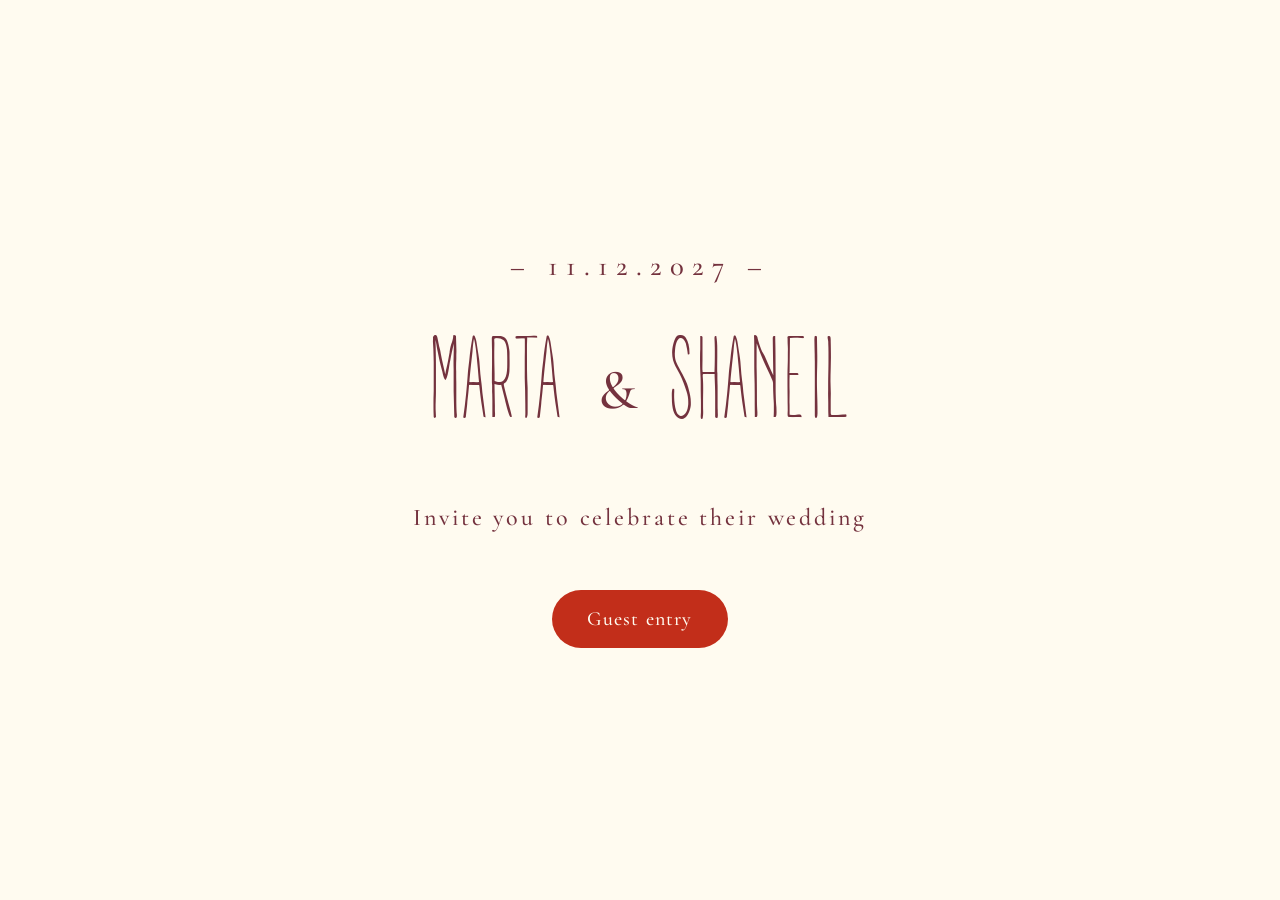
==== commit 2288f217: "Add files via upload" ====
--- a/martashaneilwedding/index.html
+++ b/martashaneilwedding/index.html
@@ -2,10 +2,10 @@
 <html lang="en"><head><meta charset="utf-8"><meta name="viewport" content="width=device-width,initial-scale=1"><meta name="robots" content="noindex, nofollow">
 <title>Marta &amp; Shaneil</title>
 <meta name="description" content="Marta and Shaneil are getting married. Saturday 11 December 2027, Auckland.">
-<meta name="theme-color" content="#FBF5E6">
+<meta name="theme-color" content="#FFFBF0">
 <script>document.documentElement.classList.add("js")</script>
 <link rel="preload" href="fonts/ADayWithoutSun.ttf" as="font" type="font/ttf" crossorigin><link rel="preconnect" href="https://fonts.googleapis.com"><link rel="preconnect" href="https://fonts.gstatic.com" crossorigin><link href="https://fonts.googleapis.com/css2?family=Cormorant+Garamond:wght@400;500;600&family=Antonio:wght@200&display=swap" rel="stylesheet">
-<link rel="stylesheet" href="style.css?v=16"></head>
+<link rel="stylesheet" href="style.css?v=17"></head>
 <body>
 <header class="hero">
 <div class="hero-inner">
--- a/martashaneilwedding/style.css
+++ b/martashaneilwedding/style.css
@@ -2,7 +2,7 @@
    Names use "A Day Without Sun": add the font file to /fonts (see fonts/README.txt). Antonio is the fallback. */
 @font-face{font-family:"ADayWithoutSun";font-display:block;
   src:url("fonts/ADayWithoutSun.ttf") format("truetype"),url("fonts/ADayWithoutSun.woff2") format("woff2")}
-:root{--head:"ADayWithoutSun","Antonio",sans-serif;--gap:clamp(1.6rem,6vh,3.4rem);--cream:#FBF5E6;--text:#5C1F14;--red:#C22E1A;--gold:#F0AC1B;--bg:var(--cream);--ink:var(--text);--line:rgba(92,31,20,.4);--hl:rgba(92,31,20,.12)}
+:root{--head:"ADayWithoutSun","Antonio",sans-serif;--gap:clamp(1.6rem,6vh,3.4rem);--cream:#FFFBF0;--text:#74323E;--red:#C22E1A;--gold:#F0AC1B;--bg:var(--cream);--ink:var(--text);--line:rgba(116,50,62,.4);--hl:rgba(116,50,62,.12)}
 *{box-sizing:border-box}
 body{margin:0;font-synthesis:none;font-family:"Cormorant Garamond",Georgia,serif;font-size:1.25rem;font-weight:500;color:var(--ink);background:var(--bg);line-height:1.7}
 h1,h2{margin:0;font-weight:600;line-height:1.15}
@@ -80,14 +80,16 @@
 .timeline h3{margin:0 0 .4rem;font-size:2.1rem;line-height:1.05;letter-spacing:.06em}
 .timeline p{margin:.1rem 0}
 .timeline .time{font-weight:600;letter-spacing:.12em}
-.js .tl-item .tl-mid{opacity:0;transition:opacity .6s ease}
+.js .tl-mid::before{clip-path:inset(0 0 calc((1 - var(--p,0)) * 100%) 0)}
+.js .tl-item .tl-mid::after{transform:scale(0);opacity:0;transition:transform .6s cubic-bezier(.3,1.9,.5,1),opacity .25s ease}
 .js .tl-item .tl-side,.js .tl-item .tl-pic{opacity:0;transform:translateY(10px);transition:opacity .7s ease .1s,transform .7s ease .1s}
-.js .tl-item.show .tl-mid{opacity:1}
+.js .tl-item.show .tl-mid::after{transform:scale(1);opacity:1}
 .js .tl-item.show .tl-side,.js .tl-item.show .tl-pic{opacity:1;transform:none}
-@media(prefers-reduced-motion:reduce){.js .tl-item .tl-mid,.js .tl-item .tl-side,.js .tl-item .tl-pic{opacity:1;transform:none;transition:none}}
+@media(prefers-reduced-motion:reduce){.js .tl-item .tl-side,.js .tl-item .tl-pic{opacity:1;transform:none;transition:none}.js .tl-mid::before{clip-path:none}.js .tl-item .tl-mid::after{transform:none;opacity:1;transition:none}}
 
 .fold{min-height:calc(100vh - 17rem);min-height:calc(100dvh - 17rem);display:flex;flex-direction:column;align-items:center;justify-content:space-between}
 .fold .arrow{animation:in .8s ease-out .6s both}
+#when{margin-bottom:2.8rem}
 .venue-art.reveal{transition:opacity 1.4s ease,transform 1.4s ease}
 .where p{margin:.2rem 0}
 .where .lead{margin-top:1.4rem}
